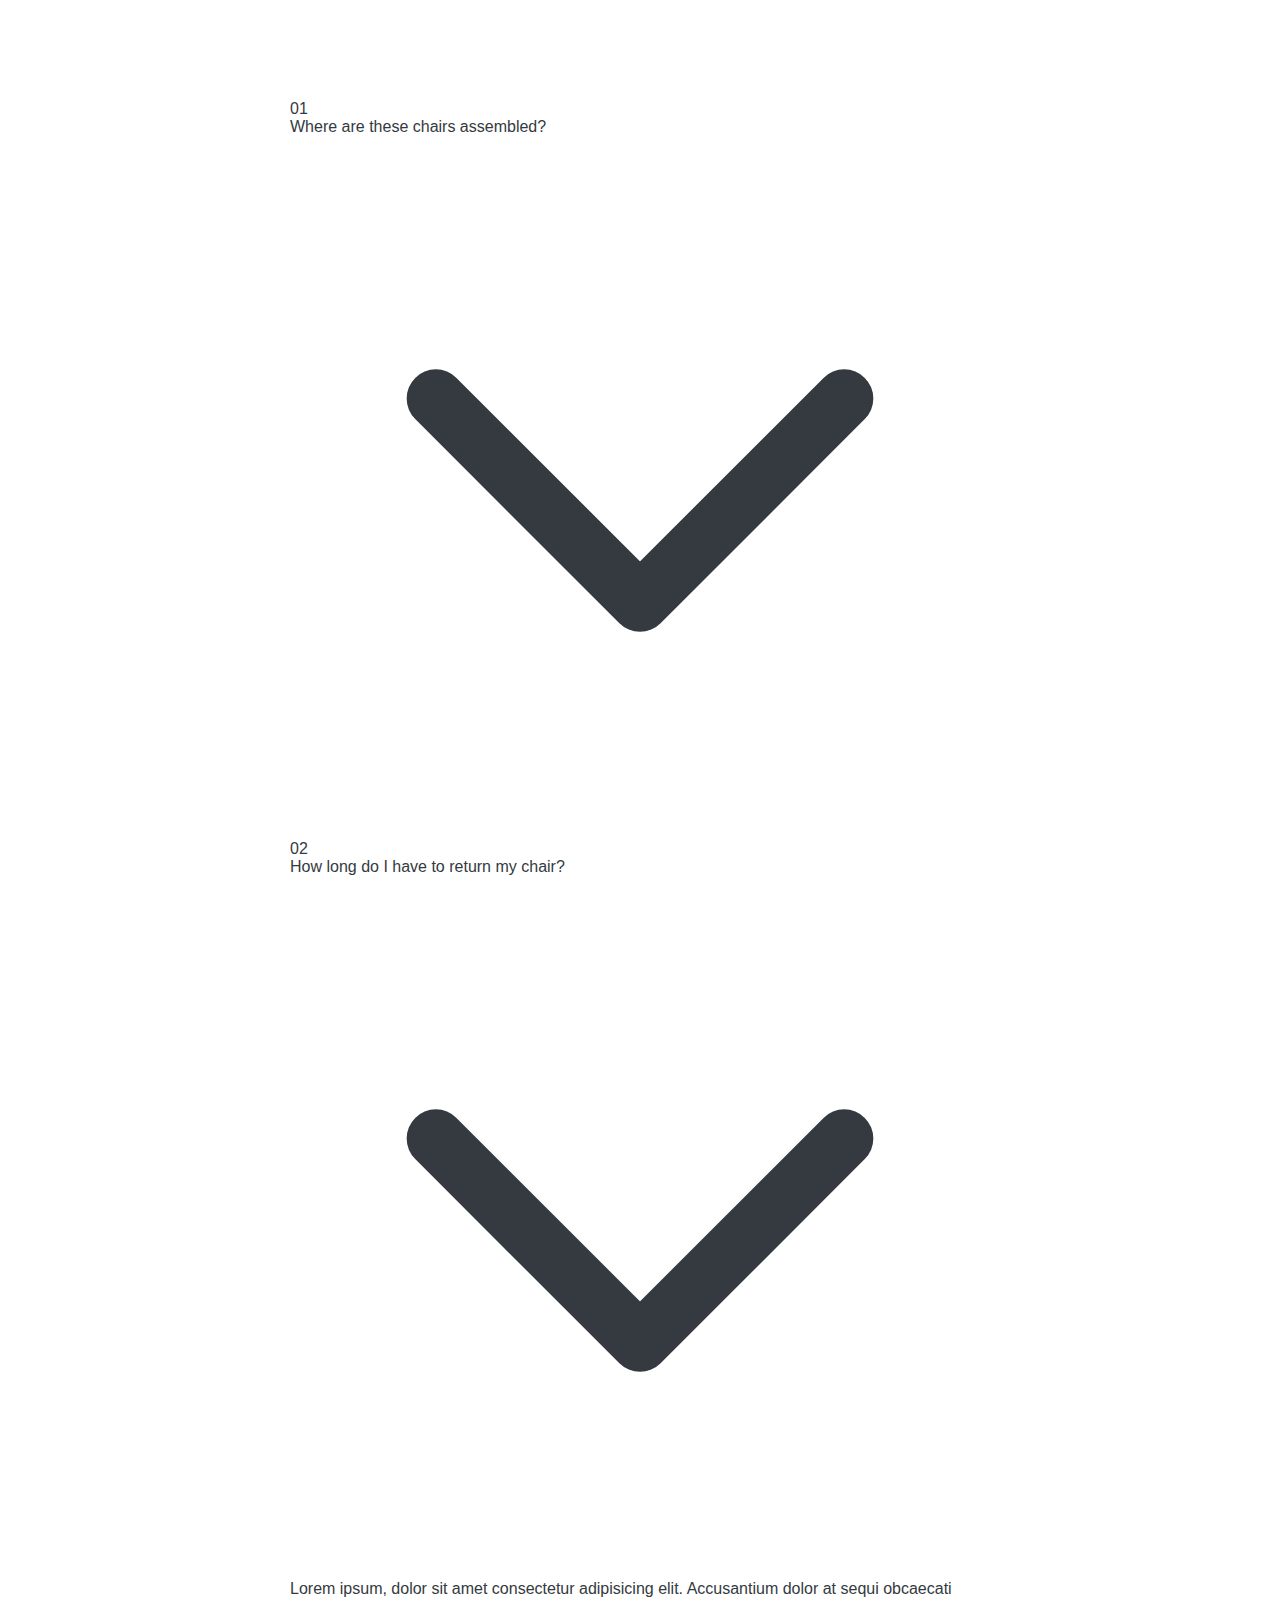
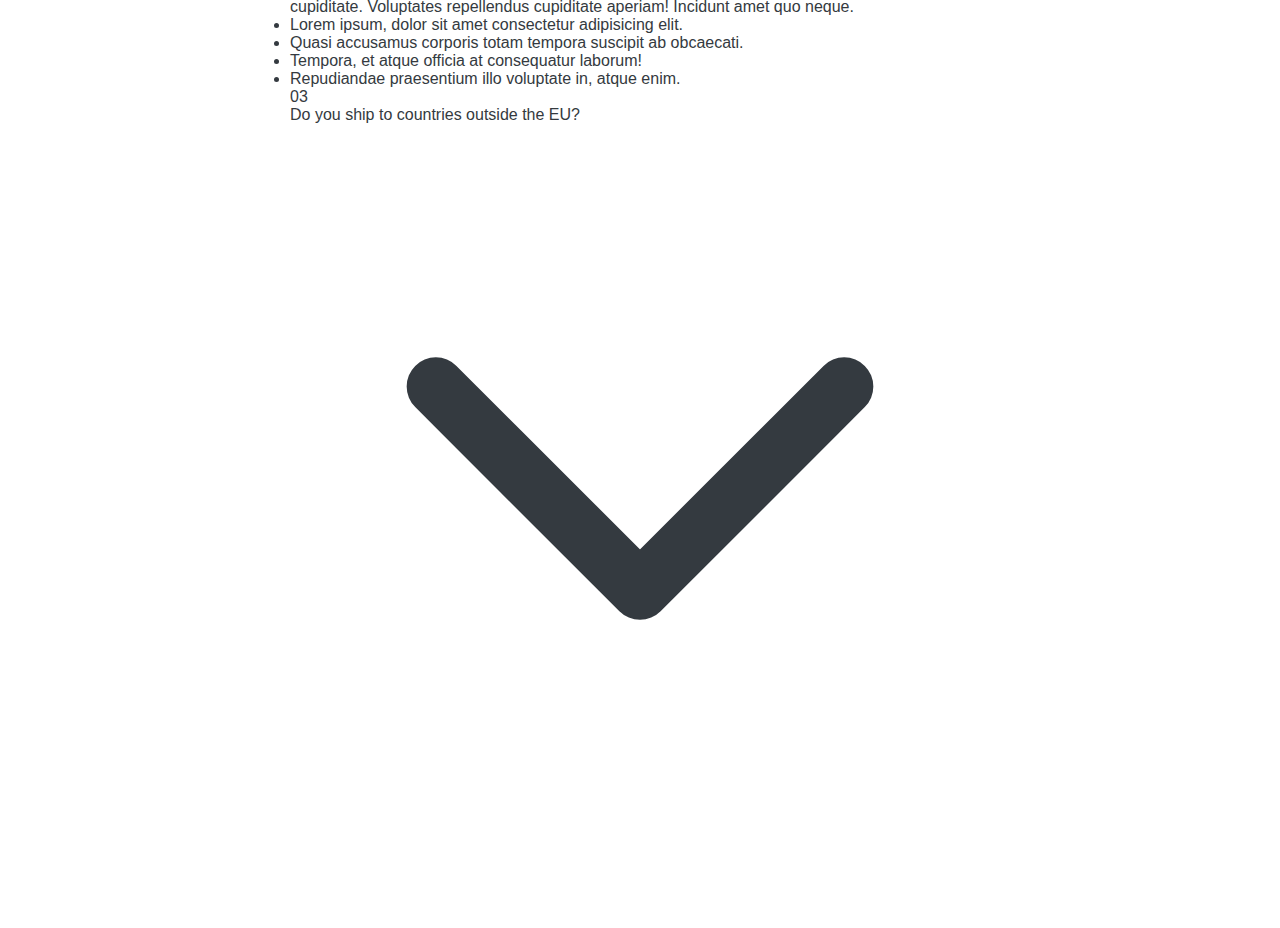
==== accordions/001/index.html @ 2e556eba "feat: add page markup" ====
<!DOCTYPE html>
<html lang="en">

  <head>
    <meta charset="UTF-8">
    <meta name="viewport" content="width=device-width, initial-scale=1.0">
    <title>Accordion Component</title>
    <link rel="stylesheet" href="styles.css">
  </head>

  <body>
    <div class="accordion">
      <div class="item">
        <p class="number">01</p>
        <p class="text">Where are these chairs assembled?</p>
        <svg xmlns="http://www.w3.org/2000/svg" class="icon" fill="none" viewBox="0 0 24 24" stroke="currentColor">
        <path stroke-linecap="round" stroke-linejoin="round" stroke-width="2" d="M19 9l-7 7-7-7" />
        </svg>
      </div>

      <div class="item">
        <p class="number">02</p>
        <p class="text">How long do I have to return my chair?</p>
        <svg xmlns="http://www.w3.org/2000/svg" class="icon" fill="none" viewBox="0 0 24 24" stroke="currentColor">
          <path stroke-linecap="round" stroke-linejoin="round" stroke-width="2" d="M19 9l-7 7-7-7" />
        </svg>

        <div class="hidden-box">
          <p>
            Lorem ipsum, dolor sit amet consectetur adipisicing elit. Accusantium dolor at sequi obcaecati cupiditate. Voluptates repellendus cupiditate aperiam! Incidunt amet quo neque.
          </p>
          <ul>
            <li>Lorem ipsum, dolor sit amet consectetur adipisicing elit.</li>
            <li>Quasi accusamus corporis totam tempora suscipit ab obcaecati.</li>
            <li>Tempora, et atque officia at consequatur laborum!</li>
            <li>Repudiandae praesentium illo voluptate in, atque enim.</li>
          </ul>
        </div>
      </div>

      <div class="item">
        <p class="number">03</p>
        <p class="text">Do you ship to countries outside the EU?</p>
        <svg xmlns="http://www.w3.org/2000/svg" class="icon" fill="none" viewBox="0 0 24 24" stroke="currentColor">
          <path stroke-linecap="round" stroke-linejoin="round" stroke-width="2" d="M19 9l-7 7-7-7" />
        </svg>
      </div>
    </div>
  </body>

</html>
---- accordions/001/styles.css ----
* {
  box-sizing: border-box;
  padding: 0;
  margin: 0;
}

body {
  font-family: Verdana, sans-serif;
  color: #343a40;
}

.accordion {
  width: 700px;
  margin: 100px auto;
}
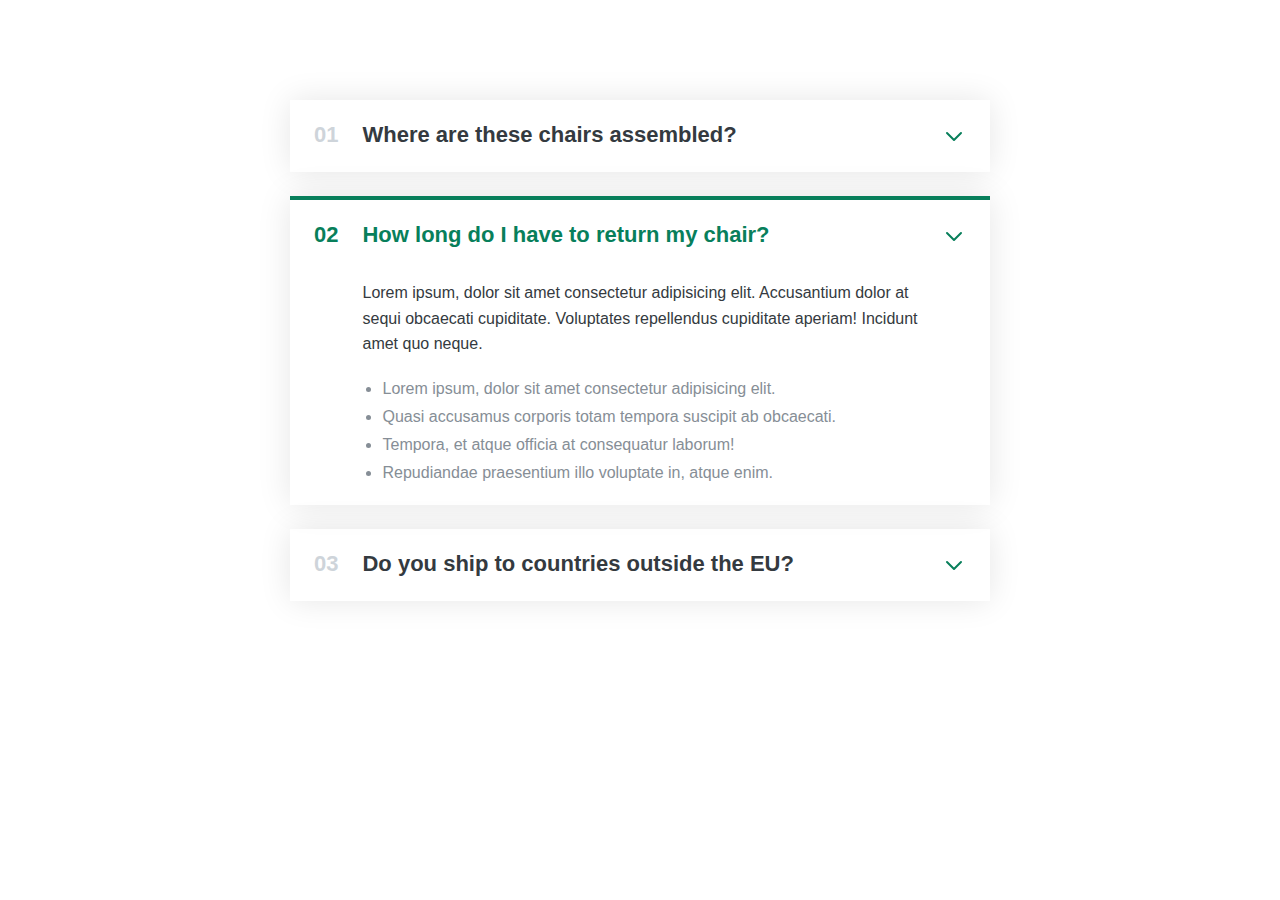
==== commit a2801eb6: "feat: finish css styles" ====
--- a/accordions/001/index.html
+++ b/accordions/001/index.html
@@ -16,9 +16,22 @@
         <svg xmlns="http://www.w3.org/2000/svg" class="icon" fill="none" viewBox="0 0 24 24" stroke="currentColor">
         <path stroke-linecap="round" stroke-linejoin="round" stroke-width="2" d="M19 9l-7 7-7-7" />
         </svg>
+
+        <div class="hidden-box">
+          <p>
+            Lorem ipsum, dolor sit amet consectetur adipisicing elit. Accusantium dolor at sequi obcaecati cupiditate.
+            Voluptates repellendus cupiditate aperiam! Incidunt amet quo neque.
+          </p>
+          <ul>
+            <li>Lorem ipsum, dolor sit amet consectetur adipisicing elit.</li>
+            <li>Quasi accusamus corporis totam tempora suscipit ab obcaecati.</li>
+            <li>Tempora, et atque officia at consequatur laborum!</li>
+            <li>Repudiandae praesentium illo voluptate in, atque enim.</li>
+          </ul>
+        </div>
       </div>
 
-      <div class="item">
+      <div class="item open">
         <p class="number">02</p>
         <p class="text">How long do I have to return my chair?</p>
         <svg xmlns="http://www.w3.org/2000/svg" class="icon" fill="none" viewBox="0 0 24 24" stroke="currentColor">
@@ -44,6 +57,19 @@
         <svg xmlns="http://www.w3.org/2000/svg" class="icon" fill="none" viewBox="0 0 24 24" stroke="currentColor">
           <path stroke-linecap="round" stroke-linejoin="round" stroke-width="2" d="M19 9l-7 7-7-7" />
         </svg>
+
+        <div class="hidden-box">
+          <p>
+            Lorem ipsum, dolor sit amet consectetur adipisicing elit. Accusantium dolor at sequi obcaecati cupiditate.
+            Voluptates repellendus cupiditate aperiam! Incidunt amet quo neque.
+          </p>
+          <ul>
+            <li>Lorem ipsum, dolor sit amet consectetur adipisicing elit.</li>
+            <li>Quasi accusamus corporis totam tempora suscipit ab obcaecati.</li>
+            <li>Tempora, et atque officia at consequatur laborum!</li>
+            <li>Repudiandae praesentium illo voluptate in, atque enim.</li>
+          </ul>
+        </div>
       </div>
     </div>
   </body>
--- a/accordions/001/styles.css
+++ b/accordions/001/styles.css
@@ -7,9 +7,69 @@
 body {
   font-family: Verdana, sans-serif;
   color: #343a40;
+  line-height: 1;
 }
 
 .accordion {
   width: 700px;
   margin: 100px auto;
+  display: flex;
+  flex-direction: column;
+  gap: 24px;
+}
+
+.item{
+  box-shadow: 0 0 32px rgba(0, 0, 0, 0.1);
+  padding: 24px;
+  display: grid;
+  grid-template-columns: auto 1fr auto;
+  gap: 32px 24px;
+}
+
+.number,
+.text {
+  font-size: 22px;
+  font-weight: 600;
+}
+
+.number {
+  color: #ced4da;
+}
+
+.icon {
+  width: 24px;
+  height: 24px;
+  color: #087f5b;
+}
+
+.hidden-box {
+  grid-column: 2;
+  display: none;
+}
+
+.hidden-box p {
+  line-height: 1.6;
+  margin-bottom: 24px;
+}
+
+.hidden-box ul {
+  color: #868e96;
+  margin-left: 20px;
+  display: flex;
+  flex-direction: column;
+  gap: 12px;
+}
+
+/* OPEN STATE */
+.open {
+  border-top: 4px solid #087f5b;
+}
+
+.open .hidden-box {
+  display: block;
+}
+
+.open .number,
+.open .text {
+  color: #087f5b;
 }